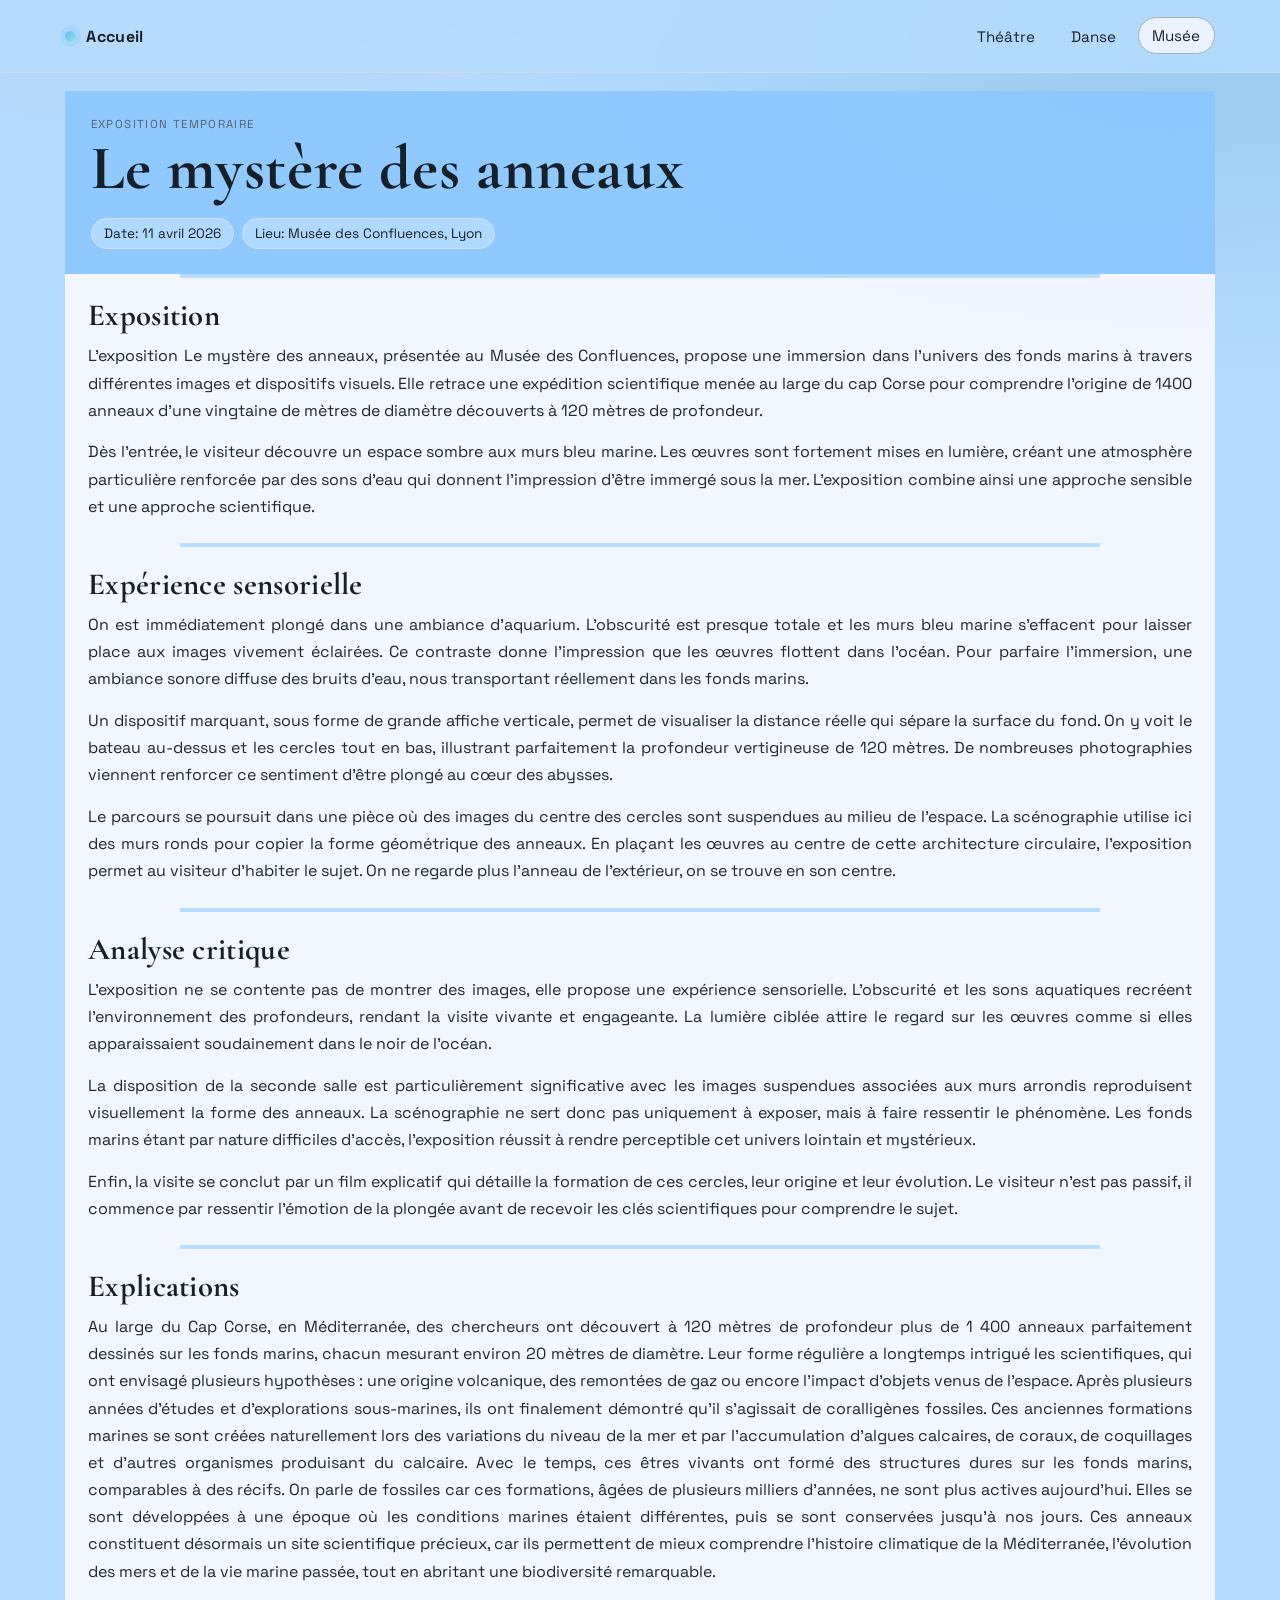
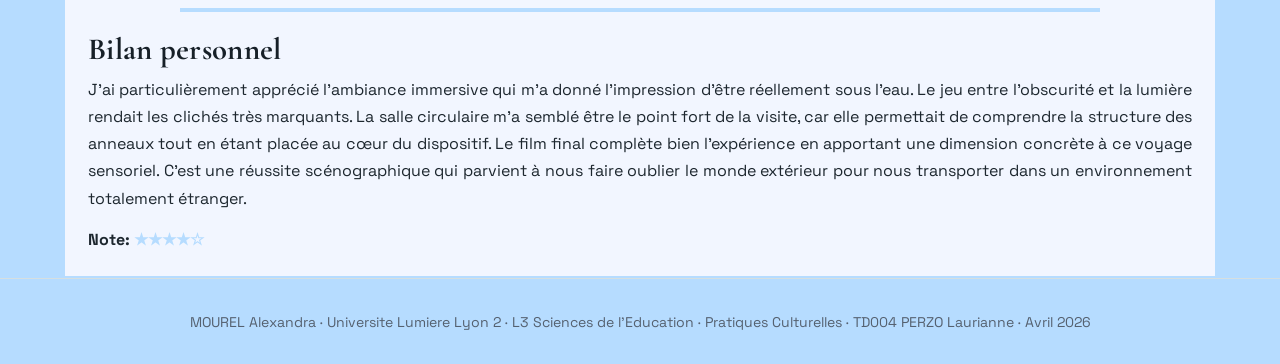
==== musee.html @ 971a9fe1 "Init site" ====
<!DOCTYPE html>
<html lang="fr">
  <head>
    <meta charset="UTF-8" />
    <meta name="viewport" content="width=device-width, initial-scale=1.0" />
    <title>Musée | Le mystère des anneaux</title>
    <link rel="preconnect" href="https://fonts.googleapis.com" />
    <link rel="preconnect" href="https://fonts.gstatic.com" crossorigin />
    <link
      href="https://fonts.googleapis.com/css2?family=Cormorant+Garamond:wght@500;700&family=Space+Grotesk:wght@400;500;700&display=swap"
      rel="stylesheet"
    />
    <link rel="stylesheet" href="style.css" />
    <script src="script.js" defer></script>
  </head>
  <body class="theme-detail theme-musee">
    <div class="page-glow" aria-hidden="true"></div>
    <div class="progress-bar" data-reading-progress aria-hidden="true"></div>

    <header class="site-header">
      <div class="container nav-wrap">
        <a class="brand" href="index.html" aria-label="Retour a l'accueil">
          <span class="brand-dot"></span>
          <span>Accueil</span>
        </a>

        <button class="menu-btn" type="button" data-menu-btn aria-expanded="false" aria-controls="main-nav">
          Menu
        </button>

        <nav id="main-nav" class="main-nav" aria-label="Navigation principale">
          <a href="theatre.html">Théâtre</a>
          <a href="danse.html">Danse</a>
          <a class="active" href="musee.html">Musée</a>
        </nav>
      </div>
    </header>

    <main class="container main-content">
      <article class="story">
        <header class="story-head reveal">
          <p class="kicker">Exposition temporaire</p>
          <h1>Le mystère des anneaux</h1>
          <ul class="meta-chips">
            <li>Date: 11 avril 2026</li>
            <li>Lieu: Musée des Confluences, Lyon</li>
          </ul>
        </header>

        <section class="story-panel reveal" id="expedition">
          <h2>Exposition </h2>
          <p>
L’exposition Le mystère des anneaux, présentée au Musée des Confluences, propose une immersion dans l’univers des fonds marins à travers différentes images et dispositifs visuels. Elle retrace une expédition scientifique menée au large du cap Corse pour comprendre l'origine de 1400 anneaux d’une vingtaine de mètres de diamètre découverts à 120 mètres de profondeur.

          </p>
          <p>
Dès l’entrée, le visiteur découvre un espace sombre aux murs bleu marine. Les œuvres sont fortement mises en lumière, créant une atmosphère particulière renforcée par des sons d’eau qui donnent l’impression d’être immergé sous la mer. L’exposition combine ainsi une approche sensible et une approche scientifique.
          </p>
        </section>

        <section class="story-panel reveal" id="sensoriel">
          <h2>Expérience sensorielle</h2>
          <p>
On est immédiatement plongé dans une ambiance d'aquarium. L'obscurité est presque totale et les murs bleu marine s'effacent pour laisser place aux images vivement éclairées. Ce contraste donne l'impression que les œuvres flottent dans l'océan. Pour parfaire l'immersion, une ambiance sonore diffuse des bruits d'eau, nous transportant réellement dans les fonds marins.
          </p>

          <p>
Un dispositif marquant, sous forme de grande affiche verticale, permet de visualiser la distance réelle qui sépare la surface du fond. On y voit le bateau au-dessus et les cercles tout en bas, illustrant parfaitement la profondeur vertigineuse de 120 mètres. De nombreuses photographies viennent renforcer ce sentiment d'être plongé au cœur des abysses.
          </p>


          <p>
Le parcours se poursuit dans une pièce où des images du centre des cercles sont suspendues au milieu de l'espace. La scénographie utilise ici des murs ronds pour copier la forme géométrique des anneaux. En plaçant les œuvres au centre de cette architecture circulaire, l'exposition permet au visiteur d'habiter le sujet. On ne regarde plus l'anneau de l'extérieur, on se trouve en son centre.
          </p>
        </section>

        <section class="story-panel reveal" id="analyse">
          <h2>Analyse critique</h2>
          <p>
L’exposition ne se contente pas de montrer des images, elle propose une expérience sensorielle. L’obscurité et les sons aquatiques recréent l’environnement des profondeurs, rendant la visite vivante et engageante. La lumière ciblée attire le regard sur les œuvres comme si elles apparaissaient soudainement dans le noir de l’océan.
          </p>
          <p>
La disposition de la seconde salle est particulièrement significative avec les images suspendues associées aux murs arrondis reproduisent visuellement la forme des anneaux. La scénographie ne sert donc pas uniquement à exposer, mais à faire ressentir le phénomène. Les fonds marins étant par nature difficiles d’accès, l’exposition réussit à rendre perceptible cet univers lointain et mystérieux.
          </p>
          <p>
Enfin, la visite se conclut par un film explicatif qui détaille la formation de ces cercles, leur origine et leur évolution. Le visiteur n’est pas passif, il commence par ressentir l'émotion de la plongée avant de recevoir les clés scientifiques pour comprendre le sujet.
          </p>
        </section>

        <section class="story-panel reveal" id="analyse">
          <h2>Explications</h2>
          <p>
Au large du Cap Corse, en Méditerranée, des chercheurs ont découvert à 120 mètres de profondeur plus de 1 400 anneaux parfaitement dessinés sur les fonds marins, chacun mesurant environ 20 mètres de diamètre. Leur forme régulière a longtemps intrigué les scientifiques, qui ont envisagé plusieurs hypothèses : une origine volcanique, des remontées de gaz ou encore l’impact d’objets venus de l’espace. Après plusieurs années d’études et d’explorations sous-marines, ils ont finalement démontré qu’il s’agissait de coralligènes fossiles. Ces anciennes formations marines se sont créées naturellement lors des variations du niveau de la mer et par l’accumulation d’algues calcaires, de coraux, de coquillages et d’autres organismes produisant du calcaire. Avec le temps, ces êtres vivants ont formé des structures dures sur les fonds marins, comparables à des récifs. On parle de fossiles car ces formations, âgées de plusieurs milliers d’années, ne sont plus actives aujourd’hui. Elles se sont développées à une époque où les conditions marines étaient différentes, puis se sont conservées jusqu’à nos jours. Ces anneaux constituent désormais un site scientifique précieux, car ils permettent de mieux comprendre l’histoire climatique de la Méditerranée, l’évolution des mers et de la vie marine passée, tout en abritant une biodiversité remarquable.
          </p>
        </section>

        <section class="story-panel reveal" id="impressions">
          <h2>Bilan personnel</h2>
          <p>
J’ai particulièrement apprécié l’ambiance immersive qui m'a donné l'impression d'être réellement sous l'eau. Le jeu entre l'obscurité et la lumière rendait les clichés très marquants. La salle circulaire m’a semblé être le point fort de la visite, car elle permettait de comprendre la structure des anneaux tout en étant placée au cœur du dispositif. Le film final complète bien l'expérience en apportant une dimension concrète à ce voyage sensoriel. C'est une réussite scénographique qui parvient à nous faire oublier le monde extérieur pour nous transporter dans un environnement totalement étranger.
          </p>
          <p class="rating">Note: <span class="stars" aria-label="4 etoiles sur 5">★★★★☆</span></p>
        </section>
      </article>
    </main>

    <footer class="site-footer">
      <p>
        MOUREL Alexandra · Universite Lumiere Lyon 2 · L3 Sciences de l'Education · Pratiques Culturelles · TD004 PERZO
        Laurianne · Avril 2026
      </p>
    </footer>
  </body>
</html>
---- style.css ----
:root {
  --bg: #f4f5ef;
  --surface: #ffffff;
  --surface-soft: #fbfaf6;
  --ink: #172028;
  --muted: #556170;
  --line: #d8dfdf;
  --line-strong: #9fb0b7;
  --accent: #d16f34;
  --accent-2: #1f7ea0;
  --shadow: 0 24px 60px rgba(18, 34, 50, 0.13);
  --radius-xl: 26px;
  --radius-lg: 18px;
  --radius-md: 12px;
  --container: 1150px;
}

* {
  box-sizing: border-box;
}

html,
body {
  margin: 0;
  padding: 0;
}

body {
  min-height: 100vh;
  font-family: "Space Grotesk", sans-serif;
  color: var(--ink);
  background:
    radial-gradient(1200px 500px at 10% -10%, rgba(209, 111, 52, 0.18), transparent 68%),
    radial-gradient(1000px 460px at 92% 3%, rgba(31, 126, 160, 0.18), transparent 72%),
    var(--bg);
  position: relative;
}

.theme-theatre {
  --bg: #fef8df;
  --surface: #fffef7;
  --surface-head: #fff5cb;
  --surface-soft: #fffbea;
  --stars: rgb(222, 222, 46);
  --accent: #c86f19;
  --accent-2: #1f7ea0;
}

.theme-danse {
  --bg: #f0ebff;
  --surface: #fbf9ff;
  --surface-head: #e4dbff;
  --surface-soft: #f0ebff;
  --stars: purple;
  --accent: #6e55cd;
  --accent-2: #c1446d;
}

.theme-musee {
  --bg: #b6dcff;
  --surface: #f9f9ff;
  --surface-head: #8cc7fe;
  --surface-soft: #b6dcff;
  --stars: #b6dcff;
  --accent: #69b6ff;
  --accent-2: #8de7d9;
}

.page-glow {
  pointer-events: none;
  position: fixed;
  inset: 0;
  z-index: -1;
  background-image:
    radial-gradient(circle at 18% 28%, rgba(255, 255, 255, 0.15) 1px, transparent 2px),
    radial-gradient(circle at 68% 66%, rgba(255, 255, 255, 0.1) 1px, transparent 2px);
  background-size: 190px 190px, 240px 240px;
  opacity: 0.35;
}

.container {
  width: min(var(--container), calc(100% - 2.4rem));
  margin: 0 auto;
}

.site-header {
  position: sticky;
  top: 0;
  z-index: 40;
  backdrop-filter: blur(8px);
  background: color-mix(in srgb, var(--bg) 83%, transparent);
  border-bottom: 1px solid color-mix(in srgb, var(--line) 70%, transparent);
}

.nav-wrap {
  min-height: 72px;
  display: flex;
  align-items: center;
  justify-content: space-between;
  gap: 1.2rem;
}

.brand {
  display: inline-flex;
  align-items: center;
  gap: 0.65rem;
  color: inherit;
  text-decoration: none;
  font-weight: 700;
  letter-spacing: 0.02em;
}

.brand-dot {
  width: 11px;
  height: 11px;
  border-radius: 999px;
  background: linear-gradient(135deg, var(--accent), var(--accent-2));
  box-shadow: 0 0 0 5px color-mix(in srgb, var(--accent) 18%, transparent);
}

.main-nav {
  display: flex;
  align-items: center;
  gap: 0.45rem;
}

.main-nav a {
  text-decoration: none;
  color: inherit;
  font-size: 0.95rem;
  padding: 0.5rem 0.85rem;
  border-radius: 999px;
  border: 1px solid transparent;
  transition: transform 170ms ease, border-color 170ms ease, background 170ms ease;
}

.main-nav a:hover,
.main-nav a:focus-visible,
.main-nav a.active {
  border-color: var(--line-strong);
  background: color-mix(in srgb, var(--surface) 80%, transparent);
  transform: translateY(-1px);
}

.menu-btn {
  display: none;
  border: 1px solid var(--line-strong);
  background: color-mix(in srgb, var(--surface) 90%, transparent);
  color: inherit;
  border-radius: 999px;
  padding: 0.45rem 0.9rem;
  font: inherit;
  font-size: 0.92rem;
  cursor: pointer;
}

.main-content {
  padding-block: 0 ;
}

.home-hero,
.story-panel,
.work-card,
.timeline article {
  background: color-mix(in srgb, var(--surface) 90%, transparent);
  /*border: 1px solid color-mix(in srgb, var(--line) 90%, transparent);*/
 /*TODO HERE : mettre l'ombre à gauche et droite mais pas en haut et en bas.*/
  /* box-shadow: var(--shadow);*/
}

.story-head {
  background: color-mix(in srgb, var(--surface-head) 90%, transparent);
}

.home-hero {
  padding: clamp(1.4rem, 2.4vw, 2.6rem);
  border-radius: var(--radius-xl);
}

.kicker {
  margin: 0;
  letter-spacing: 0.12em;
  text-transform: uppercase;
  font-size: 0.72rem;
  color: var(--muted);
}

h1,
h2,
h3 {
  font-family: "Cormorant Garamond", serif;
  letter-spacing: 0.01em;
}

h1 {
  margin: 0.35rem 0 0.9rem;
  line-height: 1.05;
  font-size: clamp(2rem, 5vw, 3.9rem);
}

.lead {
  margin: 0;
  line-height: 1.7;
  max-width: 72ch;
  color: color-mix(in srgb, var(--ink) 90%, var(--muted));
}

.hero-tags {
  margin-top: 1.2rem;
  display: flex;
  flex-wrap: wrap;
  gap: 0.65rem;
}

.hero-tags span,
.meta-chips li {
  list-style: none;
  display: inline-flex;
  align-items: center;
  border-radius: 999px;
  padding: 0.38rem 0.75rem;
  border: 1px solid var(--line);
  background: color-mix(in srgb, var(--surface-soft) 82%, transparent);
  font-size: 0.85rem;
}

.timeline {
  margin-top: 1.2rem;
  display: grid;
  grid-template-columns: repeat(3, minmax(0, 1fr));
  gap: 0.9rem;
}

.timeline article {
  border-radius: var(--radius-lg);
  padding: 1rem 1rem 0.95rem;
}

.timeline h2 {
  margin: 0;
  font-size: 1.25rem;
}

.timeline p {
  margin: 0.32rem 0 0;
  color: var(--muted);
  font-size: 0.94rem;
}

.section-title {
  margin: 2rem 0 0.95rem;
  font-size: clamp(1.5rem, 2.2vw, 2rem);
}

.works-grid {
  display: grid;
  gap: 1rem;
  grid-template-columns: repeat(3, minmax(0, 1fr));
}

.works-grid .section-title {
  grid-column: 1 / -1;
}

.work-card {
  border-radius: var(--radius-lg);
  overflow: hidden;
  text-decoration: none;
  color: inherit;
  transform: translateY(0);
  transition: transform 220ms ease, border-color 220ms ease;
  margin-bottom: 22px;
}

.work-card:hover,
.work-card:focus-visible {
  transform: translateY(-4px);
  border-color: var(--line-strong);
}

.work-media {
  height: 220px;
  overflow: hidden;
}

.work-media img {
  width: 100%;
  height: 100%;
  object-fit: cover;
  display: block;
}

.work-copy {
  padding: 1rem;
}

.work-type {
  margin: 0;
  text-transform: uppercase;
  letter-spacing: 0.1em;
  font-size: 0.7rem;
  color: var(--muted);
}

.work-copy h3 {
  margin: 0.32rem 0;
  font-size: 1.8rem;
}

.work-copy p {
  margin: 0;
  color: var(--muted);
  line-height: 1.55;
}

.story {
  display: grid;
  /*gap: 1rem;*/
}

.story-head {
  padding: clamp(1.2rem, 2vw, 1.9rem);
  /*border-radius: var(--radius-xl);*/
}

.meta-chips {
  display: flex;
  flex-wrap: wrap;
  gap: 0.55rem;
  margin: 1rem 0 0;
  padding: 0;
}

.story-panel {
  /*border-radius: var(--radius-lg);*/
  padding: clamp(1rem, 1.8vw, 1.5rem);
}

.story-panel::before {
    content: "";
    position: absolute;
    top: 0;
    left:10%;
    width:80%;
    height : 4px;
    background-color:var(--bg);
}

.story-panel h2 {
  margin: 0 0 0.5rem;
  font-size: clamp(1.65rem, 2.4vw, 2.1rem);
}

.story-panel h3 {
  margin: 1rem 0 0.35rem;
  font-size: 1.38rem;
}

.story-panel p {
  margin: 0;
  color: color-mix(in srgb, var(--ink) 90%, var(--muted));
  line-height: 1.7;
  text-align : justify;
}

.story-panel p + p {
  margin-top: 0.9rem;
}

.acts-grid {
  margin-top: 0.8rem;
  display: grid;
  gap: 0.85rem;
}

.act-card {
  display: grid;
  grid-template-columns: minmax(180px, 28%) 1fr;
  gap: 0.9rem;
  border: 1px solid var(--line);
  border-radius: var(--radius-md);
  background: color-mix(in srgb, var(--surface-soft) 75%, transparent);
  /*padding: 0.65rem;*/
}

.act-card img {
  width: 100%;
  height: 100%;
  min-height: 170px;
  border-radius: 10px 0 0 10px;
  object-fit: cover;
}

.rating {
  margin-top: 1rem;
  font-weight: 700;
}

.site-footer {
  margin-top: 20px;
  border-top: 1px solid color-mix(in srgb, var(--line) 95%, transparent);
  padding: 1.2rem;
  text-align: center;
  color: var(--muted);
  font-size: 0.88rem;
}

.progress-bar {
  position: fixed;
  top: 0;
  left: 0;
  width: var(--progress, 0%);
  height: 3px;
  z-index: 50;
  background: linear-gradient(90deg, var(--accent), var(--accent-2));
}

.reveal {
  opacity: 0;
  transform: translateY(18px);

}

.reveal.is-visible {
  opacity: 1;

}


@media (max-width: 1050px) {
  .works-grid {
    grid-template-columns: repeat(2, minmax(0, 1fr));
  }

  .timeline {
    grid-template-columns: repeat(2, minmax(0, 1fr));
  }
}

@media (max-width: 760px) {
  .container {
    width: min(var(--container), calc(100% - 1.2rem));
  }

  .menu-btn {
    display: inline-flex;
  }

  .main-nav {
    position: absolute;
    top: calc(100% + 0.35rem);
    right: 0.6rem;
    left: 0.6rem;
    border-radius: 14px;
    border: 1px solid var(--line);
    background: color-mix(in srgb, var(--surface) 94%, transparent);
    box-shadow: var(--shadow);
    padding: 0.55rem;
    display: none;
    flex-direction: column;
    align-items: stretch;
  }

  .main-nav a {
    text-align: center;
  }

  .main-nav.is-open {
    display: flex;
  }

  .timeline,
  .works-grid {
    grid-template-columns: 1fr;
  }

  .act-card {
    grid-template-columns: 1fr;
  }

  .act-card img {
    min-height: 210px;
  }
}

@media (prefers-reduced-motion: reduce) {
  .reveal,
  .work-card,
  .main-nav a {
    transition: none;
  }
}

.stars {
  color : var(--stars);
}
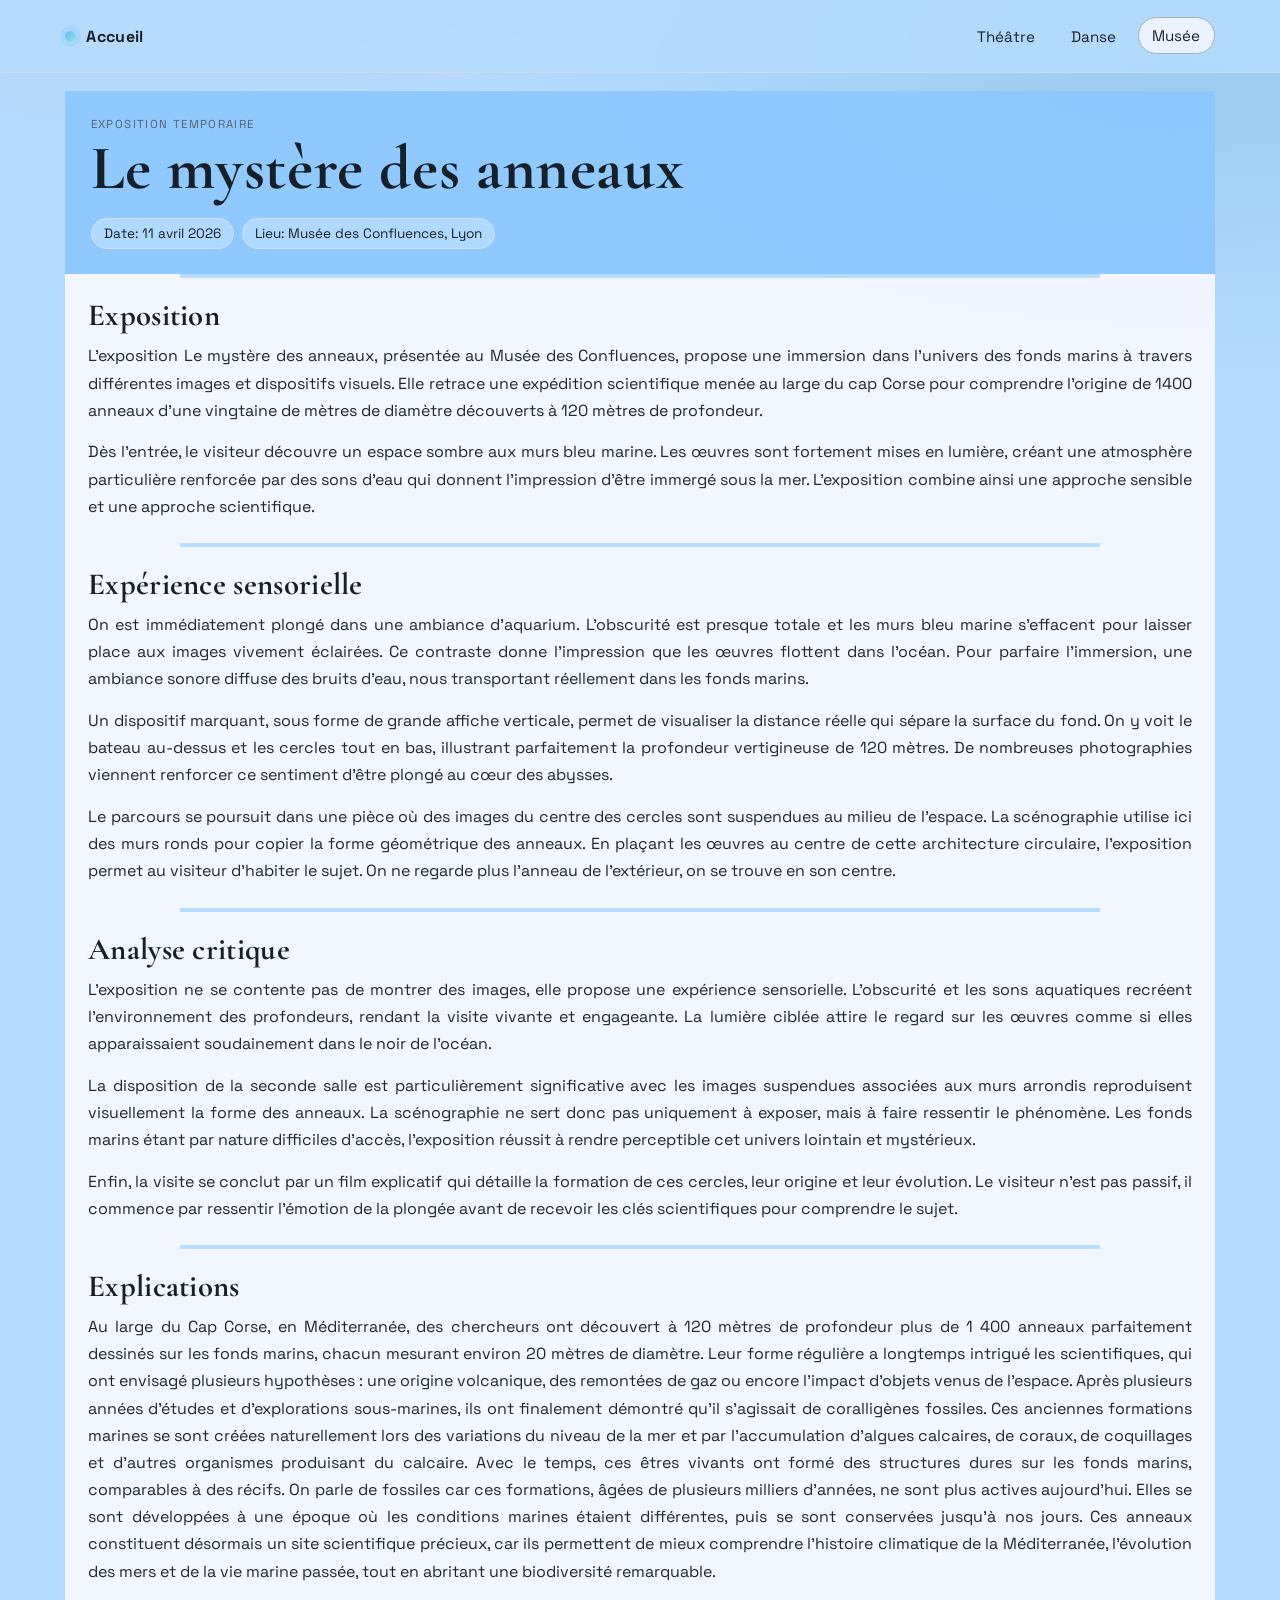
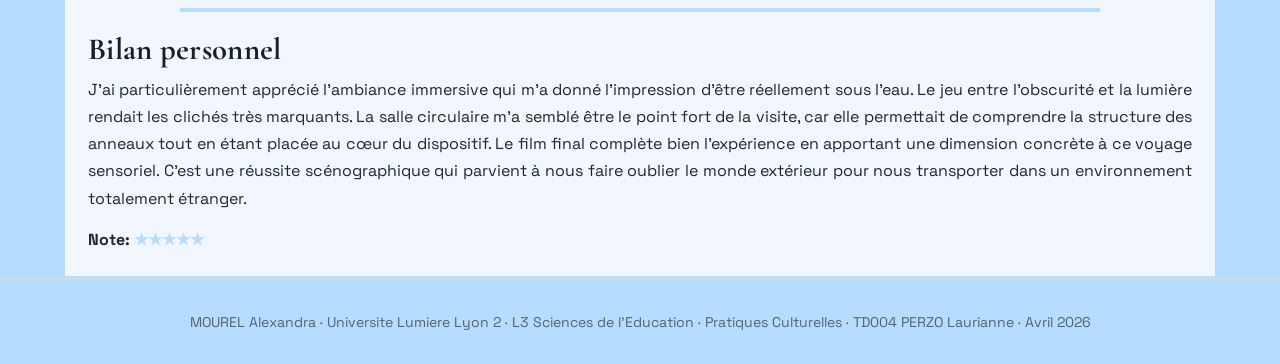
==== commit d455044c: "update stars" ====
--- a/musee.html
+++ b/musee.html
@@ -99,7 +99,7 @@
           <p>
 J’ai particulièrement apprécié l’ambiance immersive qui m'a donné l'impression d'être réellement sous l'eau. Le jeu entre l'obscurité et la lumière rendait les clichés très marquants. La salle circulaire m’a semblé être le point fort de la visite, car elle permettait de comprendre la structure des anneaux tout en étant placée au cœur du dispositif. Le film final complète bien l'expérience en apportant une dimension concrète à ce voyage sensoriel. C'est une réussite scénographique qui parvient à nous faire oublier le monde extérieur pour nous transporter dans un environnement totalement étranger.
           </p>
-          <p class="rating">Note: <span class="stars" aria-label="4 etoiles sur 5">★★★★☆</span></p>
+          <p class="rating">Note: <span class="stars" aria-label="4 etoiles sur 5">★★★★★</span></p>
         </section>
       </article>
     </main>
